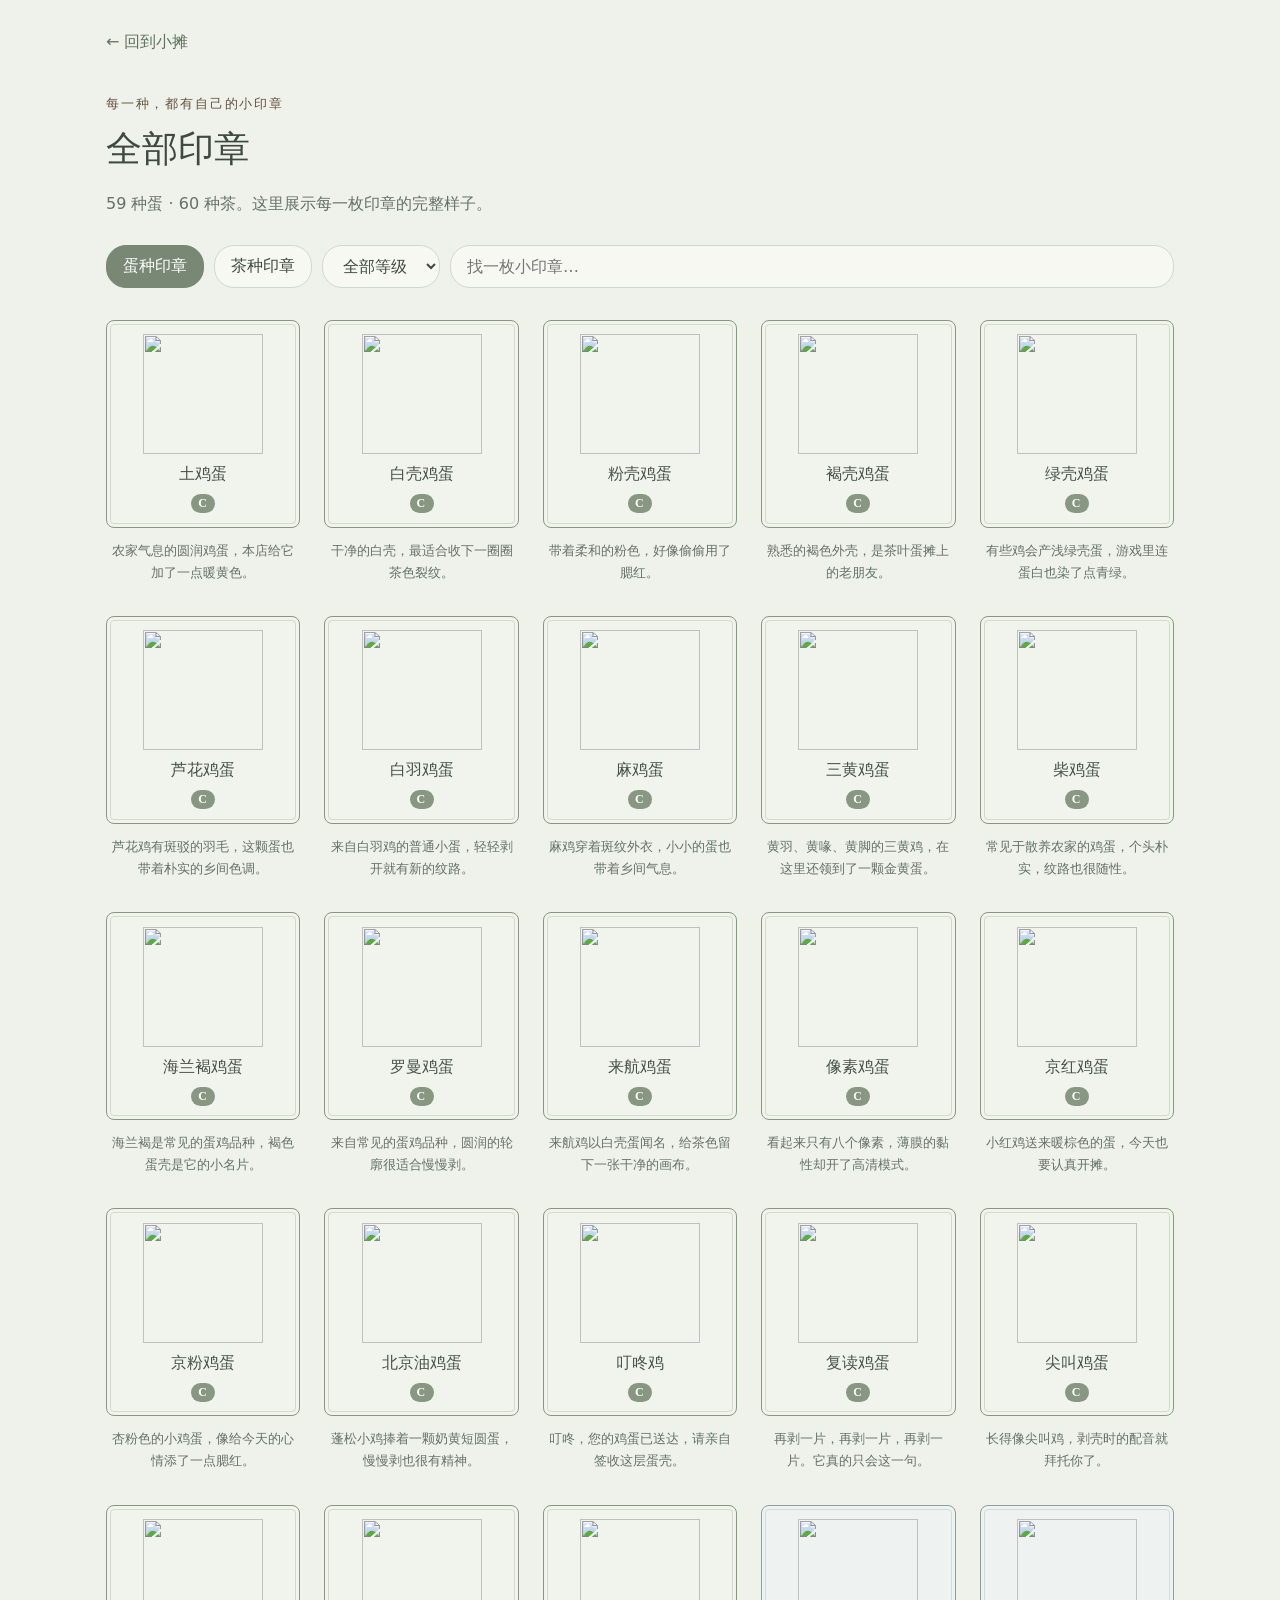
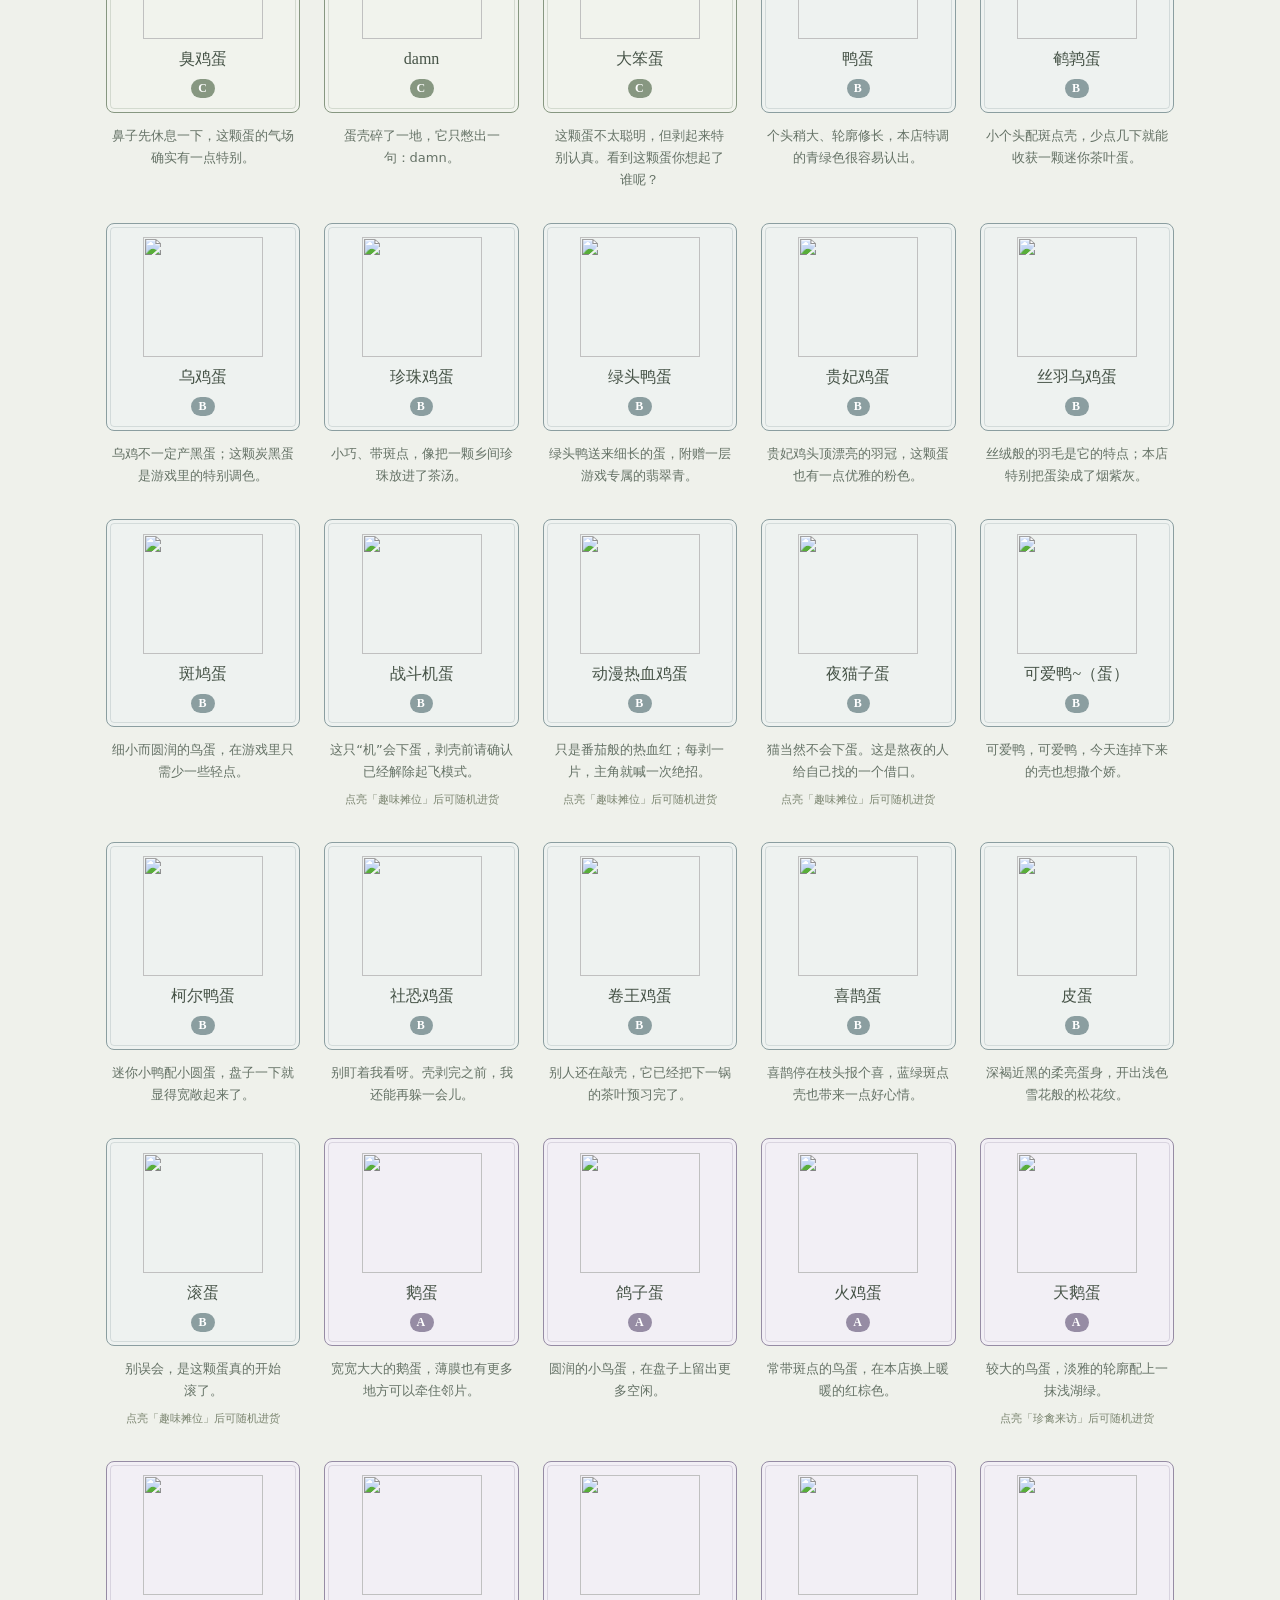
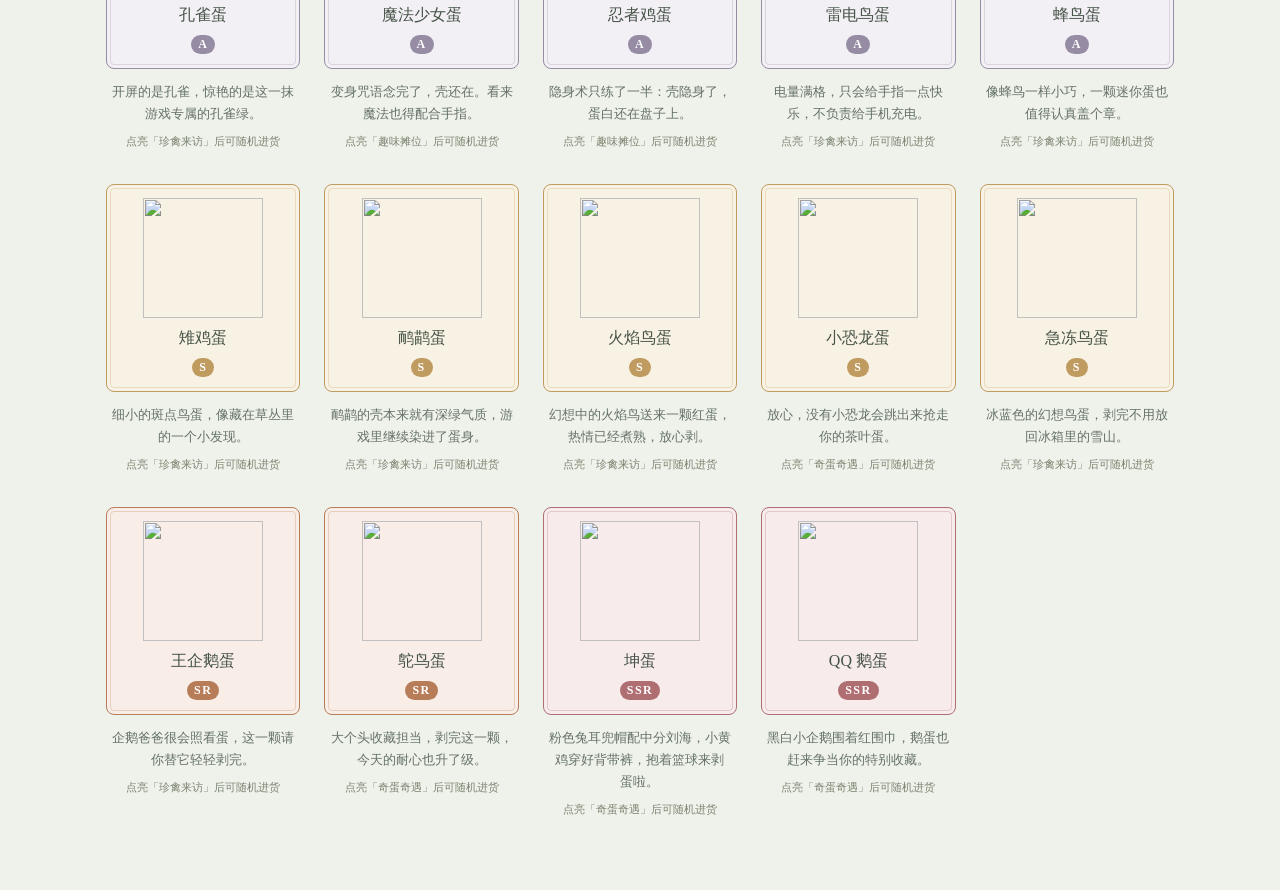
==== catalog.html @ a99022a8 "Add files via upload" ====
<!doctype html>
<html lang="zh-CN"><head><meta charset="utf-8"><meta name="viewport" content="width=device-width,initial-scale=1"><title>全部印章 · 慢剥茶叶蛋</title><link rel="stylesheet" href="./style.css"></head>
<body class="catalog-page"><main class="catalog-wrap"><a class="catalog-back" href="./">← 回到小摊</a><span class="eyebrow">每一种，都有自己的小印章</span><h1>全部印章</h1><p id="catalog-summary"></p><nav class="catalog-filters" aria-label="印章筛选"><button data-kind="egg" aria-pressed="true">蛋种印章</button><button data-kind="tea" aria-pressed="false">茶种印章</button><select id="rarity-filter" aria-label="筛选等级"><option value="">全部等级</option><option>C</option><option>B</option><option>A</option><option>S</option><option>SR</option><option>SSR</option></select><input id="stamp-search" type="search" placeholder="找一枚小印章…" aria-label="搜索印章名称"></nav><div id="all-stamps" class="catalog-stamps"></div></main><script type="module" src="./gallery.js"></script></body></html>
---- style.css ----
@font-face{font-family:EggSerif;src:local('Noto Serif CJK SC'),local('Source Han Serif SC'),local('Songti SC'),local('SimSun');font-display:swap}
:root{font-family:'Microsoft YaHei','PingFang SC',system-ui,sans-serif;color:#3e4a40;background:#eff1eb;font-synthesis:none;--ink:#3e4a40;--muted:#657266;--line:#d1d8ce;--accent:#74866f;--green:#788875;--paper:#f7f8f2}
*{box-sizing:border-box}body{margin:0}button,a{-webkit-tap-highlight-color:transparent}button{font:inherit;cursor:pointer}button:disabled{cursor:wait;opacity:.55}button:focus-visible,a:focus-visible,canvas:focus-visible{outline:3px solid #665537;outline-offset:5px}button{color:inherit}svg{width:24px;height:24px;fill:none;stroke:currentColor;stroke-width:1.5;stroke-linecap:round;stroke-linejoin:round}button{touch-action:manipulation}button:hover{filter:brightness(.95)}button:active{transform:translateY(1px)}[hidden]{display:none!important}
.app{max-width:1560px;margin:0 auto;padding:0 48px}.topbar{height:112px;display:flex;justify-content:space-between;align-items:center;gap:20px}.brand{display:flex;align-items:center;gap:15px;text-decoration:none;color:var(--ink)}.brand-seal{width:42px;height:46px;border:1.5px solid #8b5839;outline:1px solid #8b583955;outline-offset:-5px;border-radius:5px;color:#8b5839;display:grid;place-items:center;font-family:EggSerif,serif;font-size:25px;transform:rotate(-5deg)}.brand strong{display:block;font:600 29px EggSerif,serif;letter-spacing:.12em}.brand small{display:block;color:var(--muted);font-size:12px;letter-spacing:.22em;margin-top:6px}.header-actions{display:flex;align-items:center;gap:22px}.collection-button{display:flex;align-items:center;gap:9px;border:0;background:none;padding:10px 0;font-size:14px}.collection-button b{font:500 17px Georgia,serif;margin-left:4px}.small-seal{color:#927256;font-family:EggSerif,serif;border:1px solid currentColor;border-radius:3px;width:24px;height:26px;display:grid;place-items:center}.icon-button{border:1px solid var(--line);background:transparent;width:43px;height:43px;border-radius:50%;display:grid;place-items:center}.icon-button[aria-pressed=false] .sound-waves{opacity:.2}
.play-area{height:min(730px,calc(100svh - 176px));min-height:540px;position:relative;border-radius:22px;overflow:hidden;background:#dfc7a8;isolation:isolate;border:1px solid #d2b898}.scene{position:absolute;inset:0;background:#d6b893}.scene canvas{display:block;width:100%;height:100%;touch-action:none;cursor:grab}.scene canvas:active{cursor:grabbing}.game-top{position:absolute;top:32px;left:35px;right:35px;display:flex;justify-content:space-between;gap:20px;pointer-events:none}.step{display:flex;gap:13px;align-items:flex-start}.step>span{font:italic 23px Georgia,serif;color:#685443;border:1px solid #8e73534f;border-radius:50%;height:43px;width:43px;display:grid;place-items:center}.eyebrow{font-size:13px;letter-spacing:.14em;color:#65533f}.step .eyebrow{font-size:16px;letter-spacing:.12em}.step p{font-size:14px;margin:8px 0 0;color:#6a5948}.counter{text-align:right;min-width:84px}.counter>span{font-size:13px;letter-spacing:.1em;color:#665441}.counter>div{margin-top:5px}.counter strong{font:normal 48px Georgia,serif;letter-spacing:-2px}.counter small{font-size:13px;margin-left:7px;color:#69543f}.counter.bump strong{animation:bump .2s ease-out}.game-bottom{position:absolute;bottom:27px;left:35px;right:35px;display:flex;justify-content:space-between;align-items:center;pointer-events:none}.gesture-hint{font-size:14px;display:flex;gap:10px;align-items:center;color:#65503c;margin:0}.gesture-hint svg{width:22px;height:22px;opacity:.7}.hint-divider{padding:0 10px;opacity:.55}.flip-button{pointer-events:auto;display:flex;align-items:center;gap:9px;padding:12px 19px;border:1px solid #70573555;background:#fbf6eabf;backdrop-filter:blur(8px);border-radius:28px;font-size:14px}.flip-button svg{width:20px;height:20px}.progress-area{position:absolute;left:50%;bottom:96px;transform:translateX(-50%);width:190px;text-align:center;pointer-events:none}.progress-area>span{font-size:13px;color:#6d5944;letter-spacing:.1em;display:block;margin-bottom:10px}.progress-track{background:#795a3126;height:3px;border-radius:10px;overflow:hidden}.progress-track i{display:block;width:0;height:100%;background:#7a6e4e;transition:width .3s}.toast{position:absolute;left:50%;top:20%;transform:translate(-50%,8px);background:#fcf8edee;box-shadow:0 4px 18px #6b492410;color:#70543e;border:1px solid #fff8;border-radius:24px;padding:10px 18px;font-size:14px;opacity:0;transition:opacity .2s,transform .2s;pointer-events:none;white-space:nowrap}.toast.visible{opacity:1;transform:translate(-50%,0)}footer{height:64px;display:flex;align-items:center;justify-content:space-between;color:#827664;gap:20px}.footer-note{font-family:EggSerif,serif;font-size:14px;letter-spacing:.08em}.footer-mark{font-size:10px;letter-spacing:.22em}
.finish{position:absolute;bottom:22px;left:24px;right:24px;display:flex;align-items:center;gap:24px;background:#fcf8efed;border:1px solid #fff9;backdrop-filter:blur(18px);border-radius:17px;padding:24px 28px;box-shadow:0 8px 40px #5940270b;animation:enter .6s ease}.finish-seal{width:70px;height:76px;border:2px solid #a65b45;outline:1px solid #a65b4580;outline-offset:-6px;border-radius:8px;display:grid;place-items:center;flex-shrink:0;color:#a65b45;font:22px EggSerif,serif;transform:rotate(-9deg)}.finish h1{font:500 27px EggSerif,serif;margin:7px 0 9px;letter-spacing:.06em}.finish p{font-size:14px;color:#756249;margin:0}.finish .save-status{font-size:12px;margin-top:7px;color:#647047}.finish .save-status.error{color:#9b4836}.primary-button{margin-left:auto;flex-shrink:0;display:flex;align-items:center;justify-content:center;gap:22px;background:var(--green);color:#fffaf0;border:0;border-radius:26px;padding:15px 24px;font-size:15px}.primary-button span{font-size:23px;line-height:16px}.play-area.complete .game-bottom,.play-area.complete .progress-area{display:none}.play-area.complete .game-top .step{opacity:0}.load-error{position:absolute;inset:25% 10%;background:var(--paper);padding:30px;text-align:center;border-radius:20px}.load-error button{padding:10px 20px;background:var(--green);border:0;color:white;border-radius:10px}
dialog{border:1px solid var(--line);background:var(--paper);color:var(--ink);border-radius:20px;padding:38px;width:min(480px,calc(100% - 32px));max-height:85svh;box-shadow:0 20px 80px #44301d30}dialog::backdrop{background:#3e302746;backdrop-filter:blur(5px)}dialog h2{font:500 29px EggSerif,serif;letter-spacing:.1em;margin:12px 0}dialog p{font-size:14px;line-height:1.8;color:var(--muted)}.dialog-close{position:absolute;right:16px;top:12px;width:40px;height:40px;border:0;background:none;font-size:29px}.stamps{display:grid;grid-template-columns:repeat(5,1fr);gap:16px 12px;padding:21px 0}.stamp{aspect-ratio:.9;border:1.5px solid #a5674d;outline:1px solid #a5674d50;outline-offset:-5px;border-radius:5px;color:#a5674d;display:grid;place-items:center;font:20px EggSerif,serif;transform:rotate(var(--tilt,0deg))}.stamp.empty{border:1px dashed #bbaa96;outline:0;opacity:.55;color:#a69782;font:15px Georgia,serif}.storage-note{padding-top:16px;border-top:1px solid var(--line);font-size:12px!important}.noscript{position:fixed;inset:40% 15%;padding:30px;background:white}.save-status button{font-size:12px;background:none;border:0;text-decoration:underline}
@keyframes enter{from{opacity:0;transform:translateY(15px)}to{opacity:1;transform:translateY(0)}}@keyframes bump{50%{transform:scale(1.1);display:inline-block}}
@media(min-width:1500px){.play-area{height:min(800px,calc(100svh - 176px))}}
@media(max-width:700px){.app{padding:0 16px}.topbar{height:94px;gap:10px}.brand{gap:10px}.brand-seal{width:33px;height:39px;font-size:21px}.brand strong{font-size:24px}.brand small{font-size:10px;letter-spacing:.08em}.header-actions{gap:12px}.collection-button{gap:6px;font-size:12px}.collection-button .small-seal{display:none}.icon-button{width:37px;height:37px}.icon-button svg{width:20px;height:20px}.play-area{min-height:480px;height:calc(100svh - 148px);border-radius:18px}.game-top{top:23px;left:20px;right:20px}.step{gap:9px}.step>span{width:33px;height:33px;font-size:18px}.step .eyebrow{font-size:14px}.step p{font-size:12px;max-width:170px;line-height:1.5;margin-top:6px}.counter>span{font-size:12px}.counter strong{font-size:39px}.counter{min-width:68px}.game-bottom{bottom:22px;left:18px;right:18px;gap:12px}.gesture-hint{font-size:12px;gap:6px}.gesture-hint svg{display:none}.hint-divider{padding:0 6px}.flip-button{padding:10px 13px;font-size:13px;gap:6px}.progress-area{bottom:93px;width:150px}.toast{font-size:13px;top:22%;max-width:90%;text-align:center;white-space:normal}.finish{bottom:14px;left:13px;right:13px;padding:20px;gap:14px;flex-wrap:wrap}.finish-seal{width:51px;height:59px;font-size:16px}.finish h1{font-size:22px}.finish .eyebrow{font-size:11px}.finish p{font-size:12px}.finish .primary-button{width:100%;padding:12px 20px;font-size:14px}.finish .save-status{font-size:11px}.finish>div:nth-child(2){flex:1}footer{height:54px;justify-content:center}.footer-note{font-size:12px}.footer-mark{display:none}dialog{padding:30px}.stamps{gap:12px}.stamp{font-size:17px}}
@media(prefers-reduced-motion:reduce){*,*::before,*::after{animation:none!important;transition:none!important}}
.play-area,.scene{background:#bdc9ba;border-color:#c5d0c1}.brand-seal,.small-seal{color:#74866f}.recipe{display:block;margin-top:7px;color:#516552;font-size:12px;letter-spacing:.08em}.finish .reward{margin-top:8px;color:#71806c;font-size:12px}.finish-seal{color:#788875;border-color:#879781;outline-color:#87978180}.primary-button{background:#788875}
dialog{width:min(660px,calc(100% - 32px));overflow:auto}.album-heading{font:500 15px EggSerif,serif;letter-spacing:.08em;color:#61745f;margin:23px 0 0}.stamps{grid-template-columns:repeat(6,1fr);gap:12px;padding:13px 0}.stamp{aspect-ratio:.8;border:1px solid var(--stamp-border,#91a18b);outline:1px solid color-mix(in srgb,var(--stamp-border,#91a18b) 28%,transparent);outline-offset:-5px;border-radius:8px;color:var(--stamp-border,#91a18b);display:flex;flex-direction:column;align-items:center;justify-content:center;gap:3px;padding:8px 3px;transform:rotate(0);font:inherit;background:var(--stamp-bg,#f5f5ed)}.stamp-art{height:48px;width:48px;display:grid;place-items:center}.stamp-art svg{width:100%;height:100%}.stamp-name{font-size:12px;color:#465347;text-align:center}.stamp .rarity{font:700 10px Georgia,serif;letter-spacing:.12em;padding:2px 7px;border-radius:10px;background:var(--stamp-border,#91a18b);color:#fff}.stamp.locked{opacity:.46;filter:saturate(.45)}.stamp[data-rarity="C"]{--stamp-border:#879781;--stamp-bg:#f1f3ed}.stamp[data-rarity="B"]{--stamp-border:#8b9ea0;--stamp-bg:#eef2f0}.stamp[data-rarity="A"]{--stamp-border:#968ca4;--stamp-bg:#f2eff5}.stamp[data-rarity="S"]{--stamp-border:#c09b60;--stamp-bg:#f8f2e4}.stamp[data-rarity="SR"]{--stamp-border:#b77c58;--stamp-bg:#f8eee7}.stamp[data-rarity="SSR"]{--stamp-border:#af6e71;--stamp-bg:#f7ebeb}
@media(max-width:700px){.stamps{grid-template-columns:repeat(3,1fr);gap:10px}.stamp{aspect-ratio:.95}.stamp-art{height:44px;width:44px}.recipe{font-size:11px}}
.collection-button{padding:10px 15px;border:1px solid #aab5a3;border-radius:24px;background:#f6f8f0;color:#465747}.collection-button b{background:#788875;color:white;border-radius:50%;min-width:23px;height:23px;display:grid;place-items:center;font-size:13px}
.finish{gap:18px}.finish-copy{flex:1;min-width:160px}.finish-stamps{display:flex;gap:10px;margin-top:12px}.finish-stamp{width:84px;height:82px;display:flex;flex-direction:column;align-items:center;justify-content:center;gap:1px;border:1px solid var(--stamp-border,#91a18b);border-radius:9px;background:var(--stamp-bg,#f1f3ed);color:var(--stamp-border,#91a18b)}.finish-stamp .stamp-art{width:41px;height:41px}.finish-stamp .stamp-name{font-size:11px}.finish-stamp .rarity{font:700 9px Georgia,serif;background:var(--stamp-border,#91a18b);border-radius:8px;color:white;padding:1px 6px}.finish-actions{display:grid;gap:9px;justify-items:stretch}.finish-collection{white-space:nowrap;justify-content:center;font-size:12px}.discovery{position:absolute;z-index:3;inset:12% 16%;display:flex;flex-direction:column;align-items:center;justify-content:center;gap:17px;padding:28px;background:#f7f8f2f5;border:1px solid #fff;border-radius:20px;box-shadow:0 15px 50px #43503b20;text-align:center;backdrop-filter:blur(15px);animation:enter .4s ease}.discovery h1{font:500 27px EggSerif,serif;margin:0;color:#465747}.discovery-stamps{display:flex;justify-content:center;gap:15px}.discovery-stamp{width:115px;height:120px;display:flex;flex-direction:column;align-items:center;justify-content:center;gap:4px;border:1px solid var(--stamp-border,#91a18b);outline:1px solid color-mix(in srgb,var(--stamp-border,#91a18b) 25%,transparent);outline-offset:-5px;border-radius:12px;background:var(--stamp-bg,#f1f3ed);color:var(--stamp-border,#91a18b)}.discovery-stamp .stamp-art{width:67px;height:67px}.discovery-stamp .stamp-name{font-size:13px}.discovery-stamp .rarity{font:700 10px Georgia,serif;background:var(--stamp-border,#91a18b);border-radius:10px;color:white;padding:2px 8px}.finish .save-status{min-height:15px}
@media(max-width:700px){.finish{gap:9px;padding:14px;max-height:58%;overflow:auto;align-content:start}.finish-copy{flex:1 1 calc(100% - 70px);min-width:0}.finish-actions{grid-template-columns:1fr 1.15fr;width:100%}.finish-stamp{width:76px;height:75px}.finish-stamp .stamp-art{width:36px;height:36px}.finish-collection{font-size:11px;padding:9px 8px}.finish-actions .primary-button{width:auto;margin:0;padding:10px 11px;font-size:12px;gap:7px}.discovery{inset:13% 6%;gap:14px;padding:20px}.discovery h1{font-size:22px}.discovery-stamp{width:100px;height:108px}.discovery-stamp .stamp-art{width:58px;height:58px}.collection-button{padding:8px 10px}}
.bottom-actions{display:flex;gap:9px;pointer-events:auto}.sweep-button{color:#536a57;background:#f2f5eced;border-color:#84977f80}.scene::after{content:"";position:absolute;inset:-10%;pointer-events:none;opacity:0;background:radial-gradient(circle,transparent 38%,#fff9 48%,#dfe9d980 51%,transparent 62%)}.play-area.scanning .scene::after{animation:scan-wave .62s ease-out}.play-area.scanning .scene canvas{animation:plate-shake .42s ease-out}@keyframes scan-wave{0%{opacity:.9;transform:scale(.45)}100%{opacity:0;transform:scale(1.25)}}@keyframes plate-shake{0%,100%{transform:translate(0)}18%{transform:translate(-4px,2px)}36%{transform:translate(4px,-2px)}54%{transform:translate(-3px,-2px)}72%{transform:translate(3px,1px)}}
.discovery{overflow:auto;justify-content:flex-start;inset:8% 16%;gap:15px}.discovery>.eyebrow{margin-top:auto}.discovery>.primary-button{margin:0 0 auto;width:100%;max-width:360px}.discovery-stamps{width:100%;gap:18px;align-items:flex-start}.discovery-entry{flex:1;max-width:200px;min-width:0;display:flex;flex-direction:column;align-items:center;gap:9px}.discovery-stamp{flex-shrink:0}.stamp-intro{font-size:13px;line-height:1.7;color:#657266;margin:0;text-wrap:pretty}.discovery-stamp .stamp-name{padding:0 6px;line-height:1.3}
@media(max-width:700px){.discovery{inset:7% 5%;padding:18px;gap:12px}.discovery h1{font-size:20px}.discovery-stamps{gap:14px}.stamp-intro{font-size:12px;line-height:1.65}.discovery>.primary-button{padding:12px;font-size:13px}}
.stamp{aspect-ratio:auto;min-height:136px}.stamp .stamp-art{flex-shrink:0}.stamp-count{font-size:11px;line-height:1.4;color:#657266;margin-top:3px;text-align:center;font-variant-numeric:tabular-nums}
@media(max-width:380px){.game-bottom{left:12px;right:12px}.bottom-actions{gap:5px}.flip-button{padding:8px 9px;font-size:11px;gap:5px}.flip-button svg{width:17px;height:17px}}
.stamp-art{grid-template-columns:minmax(0,1fr);grid-template-rows:minmax(0,1fr);flex-shrink:0}.stamp-art img{display:block;min-width:0;min-height:0;width:100%;height:100%;max-width:100%;max-height:100%;object-fit:contain}.stamp-sprite{display:block;width:100%;height:100%;background-repeat:no-repeat}.catalog-wrap{max-width:1120px;padding:32px 26px 70px;margin:auto}.catalog-back{display:block;color:#61745e;text-decoration:none;margin-bottom:40px}.catalog-wrap h1{font:500 36px EggSerif,serif;margin:12px 0}.catalog-wrap>p{color:var(--muted);line-height:1.8}.catalog-filters{display:flex;gap:10px;flex-wrap:wrap;margin:26px 0 32px}.catalog-filters button,.catalog-filters select,.catalog-filters input{font:inherit;color:var(--ink);border:1px solid var(--line);background:var(--paper);border-radius:20px;padding:10px 16px}.catalog-filters button[aria-pressed=true]{background:#788875;color:#fff;border-color:#788875}.catalog-filters input{flex:1;min-width:160px}.catalog-stamps{display:grid;grid-template-columns:repeat(5,minmax(0,1fr));gap:32px 24px}.catalog-entry{min-width:0;text-align:center}.catalog-stamp{height:208px;padding:15px 9px;gap:8px}.catalog-stamp .stamp-art{width:120px;height:120px}.catalog-stamp .stamp-name{font:16px EggSerif,serif;line-height:1.5}.catalog-stamp .rarity{font-size:12px}.catalog-entry .stamp-intro{margin-top:12px}.catalog-entry small{font-size:11px;color:#7a846f;display:block;line-height:1.7;margin-top:8px}
@media(max-width:800px){.catalog-stamps{grid-template-columns:repeat(3,minmax(0,1fr));gap:26px 16px}.catalog-stamp{height:190px}.catalog-stamp .stamp-art{width:105px;height:105px}}
@media(max-width:480px){.catalog-wrap{padding:22px 18px 50px}.catalog-stamps{grid-template-columns:repeat(2,minmax(0,1fr));gap:25px 18px}.catalog-stamp .stamp-name{font-size:14px}.catalog-entry .stamp-intro{font-size:12px}.catalog-back{margin-bottom:28px}}
.wallet-bar{display:flex;justify-content:space-between;align-items:center;gap:12px;margin:-8px 0 14px;color:#61745e;font-size:13px}.wallet-bar b{font:600 18px Georgia,serif;margin-left:8px;color:#465747}.wallet-bar>div{display:flex;gap:14px;align-items:center}.wallet-bar button,.wallet-bar a,.album-guide{font:inherit;color:#52664e;background:none;border:0;padding:7px 0;text-decoration:none}.wallet-bar button{border-bottom:1px solid #aab5a3}.shop-gate{position:absolute;inset:0;z-index:4;display:flex;flex-direction:column;align-items:center;justify-content:center;text-align:center;background:#edf1e9eb;backdrop-filter:blur(5px);padding:26px}.shop-gate h1{font:500 30px EggSerif,serif;margin:15px 0}.shop-gate p{max-width:350px;color:var(--muted);line-height:1.8;font-size:14px}.shop-gate .primary-button{margin:12px 0 0}.shop-error{color:#9b4836!important;min-height:24px}.finish-actions #next{font-size:12px;background:#e3e9dc;color:#52664e}.finish-seal{display:none}.finish-actions .primary-button{margin:0;width:100%;white-space:normal;gap:8px}.finish-actions{min-width:170px}.album-guide{font-size:13px;text-decoration:underline}.stamp-level{font-size:11px;color:#78806d;text-align:center}.stamp-unlock{font-size:10px;line-height:1.5;color:#7a846e;text-align:center;padding:0 3px}
#talent-dialog{width:min(900px,calc(100% - 24px));padding:32px 34px}.talent-board{position:relative;width:100%;margin:38px 0 55px}.talent-links{position:absolute;inset:0;width:100%;height:100%;pointer-events:none}.talent-node{position:absolute;width:54px;height:54px;border-radius:50%;transform:translate(-50%,-50%);background:#f7f8f2;border:1.5px solid #c1cbbc;display:flex;flex-direction:column;align-items:center;justify-content:center;gap:1px;padding:3px;color:#9ba697;isolation:isolate}.talent-node:active{transform:translate(-50%,-50%)}.talent-symbol{font:500 21px EggSerif,serif}.talent-node small{font-size:10px;line-height:12px}.talent-name{position:absolute;top:calc(100% + 6px);white-space:nowrap;font-size:12px;color:#61745e}.talent-node[data-status=active]{background:var(--route-color);border-color:var(--route-color);color:white;box-shadow:0 0 0 4px color-mix(in srgb,var(--route-color) 12%,transparent)}.talent-node[data-status=available]{border-color:var(--route-color);color:var(--route-color)}.talent-node[aria-pressed=true]{outline:2px solid #52664e;outline-offset:5px}.talent-node[data-id="0"]{width:66px;height:66px;border:2px solid #788875}.talent-board.compact .talent-node{width:44px;height:44px}.talent-board.compact .talent-symbol{font-size:18px}.talent-board.compact .talent-node[data-id="0"]{width:54px;height:54px}.talent-board.unlabeled .talent-name{display:none}.talent-direction{position:absolute;font-size:12px;letter-spacing:.1em;color:#6d7c65}.talent-direction.up{top:-26px;left:50%;transform:translateX(-50%)}.talent-direction.down{bottom:-35px;left:50%;transform:translateX(-50%)}.talent-direction.left{left:0;top:50%;transform:translateY(60px)}.talent-direction.right{right:0;top:50%;transform:translateY(-80px)}.talent-detail{padding:20px;background:#eaf0e3;border:1px solid #d0dac8;border-radius:15px}.talent-detail h3{font:500 22px EggSerif,serif;margin:0}.talent-detail .talent-effect{font-size:14px}.talent-detail .talent-path{font-size:12px}.talent-detail .primary-button{margin:12px 0 0;padding:12px 23px}.talent-summary{margin-bottom:0}.talent-detail button:disabled{cursor:default}
@media(max-width:700px){.wallet-bar{margin:-3px 0 12px;font-size:12px}.wallet-bar b{font-size:16px}.wallet-bar>div{gap:12px}.play-area{height:calc(100svh - 190px)}.finish-actions{grid-template-columns:1fr 1fr;min-width:0}.finish-actions #sell{grid-column:1 / -1}.finish-actions .primary-button{padding:10px 12px}.shop-gate h1{font-size:24px}#talent-dialog{padding:28px 20px}.talent-detail{padding:15px}.talent-direction.left{top:75%;transform:none}.talent-direction.right{top:25%;transform:none}}
.talent-scroller{overflow-x:auto}.talent-board{min-width:318px}.talent-scroller:focus-visible{outline:2px solid #788875}

#open-talents{background:#788875;color:#fff;border:1px solid #667862;border-radius:18px;padding:9px 15px;font-weight:600;white-space:nowrap}.talent-guide{background:#edf2e6;border:1px solid #a2b294;border-radius:14px;padding:18px;margin:18px 0}.talent-guide p{font-size:14px;line-height:1.7}.talent-guide .primary-button{margin:12px 0 0;padding:12px 18px;font-size:15px}.talent-guide[hidden]{display:none}

.sale-guide{grid-column:1/-1;padding:12px;background:#edf2e6;border:1px solid #a2b294;border-radius:12px;text-align:left;max-width:280px}.sale-guide p{font-size:12px;line-height:1.6;margin:8px 0}.sale-guide button{background:#788875;color:white;border:0;border-radius:8px;padding:9px 12px;font:inherit;font-size:12px}.sale-guide[hidden]{display:none}#open-talents.tutorial-target{outline:3px solid #ddbd75;outline-offset:4px;box-shadow:0 0 0 7px #ddbd7533}

.talent-symbol{display:grid;place-items:center;color:#596056}.talent-symbol svg{width:26px;height:26px}.talent-node[data-status=active] .talent-symbol{color:#fff}.talent-board.compact .talent-symbol svg{width:22px;height:22px}

.discovery-stamps{flex-wrap:wrap}.discovery-entry{flex:1 1 145px}.stamp-upgrade{margin:0;font-size:14px;color:#657266}.stamp-gain{margin:0;font-size:16px;color:#84917f}.stamp-gain strong{color:#48664c;font-size:21px}.stamp-level{line-height:1.6}

.talent-cost-note{margin:8px 0 0;font-size:12px;line-height:1.6;color:#967369}

.topbar{height:82px}.header-title{font:500 24px EggSerif,serif;letter-spacing:.06em}.header-actions{gap:18px}.settings-button{display:inline-flex;align-items:center;gap:7px;padding:10px 0;border:0;background:none;color:#61745e}.collection-button svg,.settings-button svg,.wallet-bar svg{width:20px;height:20px;flex-shrink:0}.wallet-balance,.wallet-bar a{display:inline-flex;align-items:center;gap:7px}.wallet-bar b{margin-left:0}.setting-row{display:flex;align-items:center;justify-content:space-between;gap:20px;width:100%;padding:19px 0;border:0;border-bottom:1px solid var(--line);background:none;font-size:15px}.setting-row b{font-size:13px;color:var(--muted)}.setting-row input{width:20px;height:20px;accent-color:var(--accent)}#settings-dialog{max-width:430px}#settings-dialog h2{margin-top:5px}
@media(max-width:700px){.topbar{height:72px;gap:12px}.header-title{font-size:20px;white-space:nowrap}.header-actions{gap:12px}.collection-button{gap:5px}.collection-button svg,.settings-button svg,.wallet-bar svg{width:18px;height:18px}.settings-button{font-size:12px;gap:5px}.wallet-bar{flex-wrap:wrap;row-gap:5px}.wallet-bar>div{gap:16px}.header-actions .collection-button{font-size:12px}.play-area{height:calc(100svh - 172px)}}

.gift-form{margin-top:25px}.gift-form>label{display:block;margin-bottom:12px;font-size:15px}.gift-form>div{display:flex;gap:10px}.gift-form input{min-width:0;flex:1;width:100%;font:inherit;padding:12px;border:1px solid var(--line);border-radius:10px;background:var(--paper);color:var(--ink)}.gift-form .primary-button{margin:0;padding:12px 20px;font-size:14px}.gift-form p{min-height:20px;font-size:12px;line-height:1.6;color:var(--muted)}
.wallet-balance small{font-size:10px;margin-left:8px;opacity:.7}#finance-dialog{width:min(880px,calc(100vw - 28px));max-width:880px;padding:36px;background:#f7f8f2;color:#43543e}#finance-dialog h2{font-size:32px;margin:14px 0 4px}.finance-head,.finance-section-head{display:flex;align-items:center;justify-content:space-between;gap:12px}.finance-head p{color:#82907a;font-size:13px}.finance-head button,.finance-section-head select{font:inherit;border:1px solid #d4ddce;background:transparent;border-radius:9px;color:#61745e;padding:8px 12px}.finance-metrics{display:grid;grid-template-columns:repeat(4,1fr);gap:12px;margin:24px 0}.finance-metrics>div{padding:20px 14px;border:1px solid #dce3d5;border-radius:14px;background:#fff9}.finance-metrics>div:first-child{background:#657d5e;color:#fff;border-color:#657d5e}.finance-metrics small{display:block;font-size:12px;opacity:.75}.finance-metrics strong{display:block;font:500 clamp(19px,3vw,28px) Georgia,serif;margin-top:12px;font-variant-numeric:tabular-nums}.finance-chart{border:1px solid #dce3d5;border-radius:16px;padding:18px;background:#fff8}.finance-section-head h3{font-size:16px;font-weight:500;margin:12px 0}.finance-section-head>span{font-size:11px;color:#8b9685}#balance-chart svg{display:block;width:100%;height:auto;overflow:visible}.finance-extrema{display:flex;justify-content:space-between;font-size:11px;color:#8b9685}.finance-analysis{display:grid;grid-template-columns:repeat(4,1fr);gap:12px;margin:20px 0 28px;padding:18px 0;border-bottom:1px solid #dce3d5}.finance-analysis span{font-size:11px;color:#8b9685;display:block;margin-bottom:7px}.finance-analysis b{font-size:14px;font-weight:500}.finance-entry{border-bottom:1px solid #e0e6da}.finance-entry summary{display:flex;justify-content:space-between;align-items:center;gap:12px;padding:18px 4px;cursor:pointer;list-style:none}.finance-entry summary::-webkit-details-marker{display:none}.finance-entry summary strong{font-size:14px;font-weight:500}.finance-entry summary>div:last-child{text-align:right;white-space:nowrap}.finance-entry small{display:block;color:#929b8c;font-size:11px;margin-top:7px}.finance-in{color:#5b7d55}.finance-out{color:#b08068}.finance-breakdown{padding:4px 16px 18px;background:#eaf0e54d;border-radius:10px;font-size:12px}.finance-breakdown>div{display:flex;justify-content:space-between;gap:18px;padding:7px 0}.finance-breakdown>div:last-child{border-top:1px solid #dce3d5;margin-top:7px;padding-top:12px}.finance-breakdown p{color:#657d5e;padding-top:12px}.finance-breakdown b{font-weight:500;white-space:nowrap}.finance-empty{text-align:center;color:#8b9685;padding:30px 10px;font-size:13px}#finance-status{font-size:13px;color:#82907a}@media(max-width:600px){#finance-dialog{padding:26px 18px}.finance-metrics{grid-template-columns:repeat(2,1fr)}.finance-analysis{grid-template-columns:repeat(2,1fr)}.finance-section-head{align-items:flex-start}.finance-section-head>span{max-width:120px;text-align:right;line-height:1.6}.wallet-balance small{display:none}.finance-entry summary strong{font-size:12px}.finance-head button{font-size:12px}}
/* Mobile layout: reachable navigation and scrollable, unclipped game steps. */
.mobile-nav,.mobile-tree-hint,.back-to-tree{display:none}
button,a,summary{touch-action:manipulation}button:focus-visible,a:focus-visible,summary:focus-visible{outline:2px solid #52664e;outline-offset:3px}
@media(max-width:700px){
 html{scroll-padding-top:16px}body{overflow-x:hidden}.app{padding:0 12px calc(88px + env(safe-area-inset-bottom))}.topbar{height:58px;justify-content:space-between;padding-top:env(safe-area-inset-top)}.header-title{font-size:21px}.header-actions{display:none}
 .wallet-bar{margin:0 0 12px;padding:9px 14px;border:1px solid #cbd6c5;border-radius:13px;background:#f3f6ee}.wallet-bar>div{display:none}.wallet-bar .wallet-balance{width:100%;min-height:44px;border:0;padding:0;font-size:14px;gap:9px;justify-content:flex-start}.wallet-bar .wallet-balance small{display:block;margin-left:auto;font-size:12px}.wallet-bar b{font-size:22px}.wallet-bar svg{width:22px;height:22px}
 .mobile-nav{position:fixed;z-index:10;bottom:0;left:0;right:0;display:grid;grid-template-columns:repeat(4,minmax(0,1fr));padding:7px 8px calc(7px + env(safe-area-inset-bottom));background:#f7f8f2;border-top:1px solid #ced8c8;box-shadow:0 -3px 18px #52664e0a}.mobile-nav button{display:flex;flex-direction:column;align-items:center;justify-content:center;gap:5px;min-width:0;min-height:54px;background:none;border:0;border-radius:10px;color:#52664e;font-size:12px;padding:5px}.mobile-nav button:active{background:#e6eddf}.mobile-nav svg{width:22px;height:22px;fill:none;stroke:currentColor;stroke-width:1.6;stroke-linecap:round;stroke-linejoin:round}
 .play-area{min-height:440px;height:calc(100svh - 210px);max-height:760px;border-radius:18px}.game-top{top:18px;left:16px;right:16px;gap:10px}.step p{font-size:13px;max-width:180px}.recipe{max-width:190px;line-height:1.6;overflow-wrap:anywhere}.counter{min-width:54px}.counter strong{font-size:34px}.counter>span{font-size:11px}.game-bottom{left:14px;right:14px;bottom:16px;flex-direction:column;align-items:stretch;gap:10px}.gesture-hint{justify-content:center;font-size:12px}.bottom-actions{display:grid;grid-template-columns:1fr 1fr;gap:10px}.flip-button{min-height:46px;padding:10px 14px;justify-content:center;font-size:14px;gap:8px}.progress-area{bottom:110px;width:160px}.toast{top:24%;font-size:13px}
 .play-area.complete{height:auto;min-height:0;max-height:none;padding:200px 12px 12px}.play-area.complete .scene{height:220px;bottom:auto}.play-area.complete .finish{position:relative;inset:auto;display:flex;flex-direction:column;align-items:stretch;max-height:none;overflow:visible;width:100%;padding:18px;margin:0;gap:15px}.finish-copy{flex:auto!important}.finish h1{font-size:23px;line-height:1.4}.finish p{font-size:13px;line-height:1.7}.finish-stamps{gap:12px}.finish-stamp{width:96px;height:92px}.finish-stamp .stamp-art{width:48px;height:48px}.finish .save-status{font-size:12px;overflow-wrap:anywhere}.finish-actions{grid-template-columns:1fr;min-width:0;gap:10px}.finish-actions #sell{grid-column:auto}.finish-actions .primary-button,.finish-collection{min-height:48px;font-size:14px!important;padding:12px 16px!important}.finish .sale-guide{grid-column:auto;padding:14px}.sale-guide p{font-size:13px}.sale-guide button{min-height:44px;font-size:13px}.finish-collection{border:1px solid #d0d9ca;border-radius:24px}
 .play-area.complete .discovery{position:relative;inset:auto;max-height:none;overflow:visible;width:100%;margin:0;padding:22px 16px;gap:16px}.discovery h1{font-size:23px;line-height:1.5}.discovery-stamps{min-width:0;max-width:100%}.discovery-stamp{width:140px;height:150px}.discovery-stamp .stamp-art{width:80px;height:80px}.stamp-intro{font-size:14px;line-height:1.7;overflow-wrap:anywhere}.discovery>.primary-button{min-height:48px;margin:0;width:100%;font-size:14px;padding:12px}.shop-gate{padding:22px 18px;overflow:auto;justify-content:safe center}.shop-gate h1{font-size:25px}.shop-gate p{font-size:14px;margin:10px 0;line-height:1.8}.shop-gate .primary-button{min-height:48px;width:100%;max-width:300px}footer{height:40px}
 dialog,#talent-dialog,#settings-dialog,#finance-dialog{position:fixed;inset:0;margin:0;width:100%;max-width:none;height:100%;height:100dvh;max-height:100%;border:0;border-radius:0;padding:calc(22px + env(safe-area-inset-top)) 18px calc(30px + env(safe-area-inset-bottom));overflow-y:auto;overflow-x:hidden;overscroll-behavior:contain;scroll-padding-top:72px;box-shadow:none}dialog h2,#finance-dialog h2{font-size:27px;margin:12px 50px 12px 0}.dialog-close{position:sticky;float:right;top:0;right:0;z-index:8;display:grid;place-items:center;width:44px;height:44px;padding:0;border:1px solid #d7e0d0;border-radius:50%;background:#f7f8f2;color:#52664e;font-size:28px;margin:0 0 0 10px;box-shadow:0 2px 10px #52664e0a}dialog .eyebrow{font-size:12px;line-height:1.6}dialog p{font-size:14px;line-height:1.8}dialog a,dialog button{min-height:44px}.album-guide{display:inline-flex;align-items:center;font-size:14px}.album-heading{font-size:17px;margin-top:24px}.stamps{grid-template-columns:repeat(3,minmax(0,1fr));gap:10px}.stamp{aspect-ratio:auto;min-height:164px;gap:6px;padding:12px 5px;min-width:0}.stamp-art{width:64px;height:64px}.stamp-name{font-size:13px;line-height:1.4;overflow-wrap:anywhere}.stamp-level{font-size:11px;line-height:1.5}.stamp-unlock{font-size:11px}.stamp-count{font-size:12px}
 .mobile-tree-hint{display:block;background:#e9efe3;border-radius:10px;padding:12px;font-size:13px!important;margin-bottom:0}.talent-scroller{overflow:auto;margin:0 -18px;padding:0 20px;overscroll-behavior-x:contain}.talent-board{min-width:640px;margin:40px 0 58px}.talent-direction.left{top:50%;transform:translateY(60px)}.talent-direction.right{top:50%;transform:translateY(-80px)}.talent-node{width:48px;height:48px}.talent-node small{font-size:11px}.back-to-tree{display:block;min-height:44px;padding:10px 0;color:#61745e;background:none;border:0;font-size:14px}.talent-detail{padding:18px;margin-top:0;scroll-margin-top:76px}.talent-detail h3{font-size:22px}.talent-detail .primary-button{width:100%;min-height:48px;font-size:15px;padding:12px;margin:16px 0 0}.talent-detail .talent-effect{font-size:15px}.talent-detail .talent-path{overflow-wrap:anywhere;font-size:12px}.talent-cost-note{font-size:13px!important}.talent-guide .primary-button{width:100%;min-height:48px;white-space:normal;font-size:14px}
 .setting-row{min-height:62px;font-size:16px}.setting-row input{width:26px;height:26px}.gift-form input,.gift-form button{min-height:48px;font-size:16px}.gift-form>div{flex-wrap:wrap}.gift-form input{min-width:0;flex:1 1 170px}.gift-form button{flex:1 1 80px;margin:0}
 .finance-head{align-items:center;flex-wrap:wrap}.finance-head button{min-height:44px;font-size:13px}.finance-metrics{gap:10px;grid-template-columns:repeat(2,minmax(0,1fr))}.finance-metrics>div{min-width:0;padding:18px 12px}.finance-metrics strong{font-size:24px;overflow-wrap:anywhere}.finance-section-head select{min-height:44px;font-size:14px}.finance-chart{padding:14px 10px}.finance-section-head>span{font-size:12px;line-height:1.7}.finance-chart .finance-section-head{flex-wrap:wrap}.finance-chart .finance-section-head>span{max-width:none;text-align:left}#balance-chart{overflow-x:auto}#balance-chart svg{min-width:700px}.finance-chart .finance-section-head>span::after{content:" · 左右滑动查看"}.finance-extrema{position:sticky;left:0;font-size:12px;padding:8px 0}.finance-analysis span{font-size:12px}.finance-entry summary{min-height:72px;gap:10px}.finance-entry summary>div:first-child{min-width:0}.finance-entry summary strong{font-size:14px;overflow-wrap:anywhere}.finance-entry small{font-size:11px;line-height:1.7}.finance-breakdown{font-size:13px;padding:4px 12px 16px}.finance-breakdown>div{gap:12px}.finance-breakdown>div>span{overflow-wrap:anywhere}.finance-in,.finance-out{min-width:100px}.catalog-filters input,.catalog-filters select,.catalog-filters button{min-height:44px;font-size:16px}.catalog-wrap{padding-bottom:30px}
}
@media(max-width:359px){.stamps{grid-template-columns:repeat(2,minmax(0,1fr))}.game-top{left:12px;right:12px}.step p{max-width:145px}.step>span{display:none}.recipe{max-width:160px}.finance-metrics strong{font-size:22px}.finance-entry summary strong{font-size:13px}}
@media(max-width:700px) and (orientation:landscape){.play-area{height:440px}.topbar{height:52px}.mobile-nav{padding-top:3px;padding-bottom:calc(3px + env(safe-area-inset-bottom))}.mobile-nav button{min-height:46px;flex-direction:row;gap:8px}}

.header-title{display:flex;align-items:center;gap:10px}.header-title .title-egg{width:30px;height:34px;flex-shrink:0;stroke-width:1.5}@media(max-width:700px){.header-title{gap:8px}.header-title .title-egg{width:27px;height:31px}}

#open-talents{display:inline-flex;align-items:center;gap:6px}.wallet-bar .lively-icon,.settings-button .lively-icon{width:27px;height:27px;stroke-width:1.4}.mobile-nav .lively-icon{width:29px;height:29px;stroke-width:1.4}.mobile-nav button{gap:3px}

#gift-dialog{max-width:440px}#gift-dialog .gift-form{margin-top:22px}@media(max-width:700px){#gift-dialog{inset:0;margin:auto;width:calc(100% - 28px);max-width:440px;height:auto;max-height:calc(100dvh - 32px);border:1px solid #d2dccb;border-radius:22px;padding:26px 20px}#gift-dialog .dialog-close{position:static}#gift-dialog h2{font-size:25px}}

.volume-row{flex-wrap:wrap}.volume-row>span{width:100%;display:flex;justify-content:space-between}.volume-row output{font-size:13px;color:#788875}.volume-row input[type=range]{width:100%;height:28px;accent-color:#788875;margin:4px 0 0}

.sweep-button .broom-icon{width:25px;height:25px;stroke-width:1.4;flex-shrink:0}
.buy-actions{display:flex;gap:10px;justify-content:center;width:100%;max-width:430px}.buy-actions .primary-button{flex:1;margin:12px 0 0}.order-button{border:1px solid #9cac91;border-radius:25px;background:#f6f8ef;color:#61745e;font:inherit;padding:12px 16px;min-height:46px}.buy-actions .order-button{margin-top:12px;flex:1}.buy-actions.has-order #buy-egg{width:auto;max-width:none;font-size:13px;padding:12px 14px}.order-field{display:grid;gap:10px;margin:20px 0;font-size:14px}.order-field select{width:100%;min-height:48px;border:1px solid #c7d2bf;background:#f7f8f2;color:#52664e;padding:10px;border-radius:10px;font-size:16px}#order-dialog .primary-button{width:100%;margin:22px 0 0}#order-status{min-height:25px}.finish-actions:has(#order-next:not([hidden])){grid-template-columns:1fr 1fr}.finish-actions:has(#order-next:not([hidden])) #sell,.finish-actions:has(#order-next:not([hidden])) .finish-collection,.finish-actions:has(#order-next:not([hidden])) .sale-guide{grid-column:1 / -1}.finish-actions:has(#order-next:not([hidden])) #next{grid-row:4;grid-column:1}.finish-actions:has(#order-next:not([hidden])) #order-next{grid-row:4;grid-column:2;font-size:12px}@media(max-width:700px){.buy-actions .order-button{font-size:13px;padding:12px 10px}.finish-actions .order-button{font-size:12px;padding:12px 10px}}
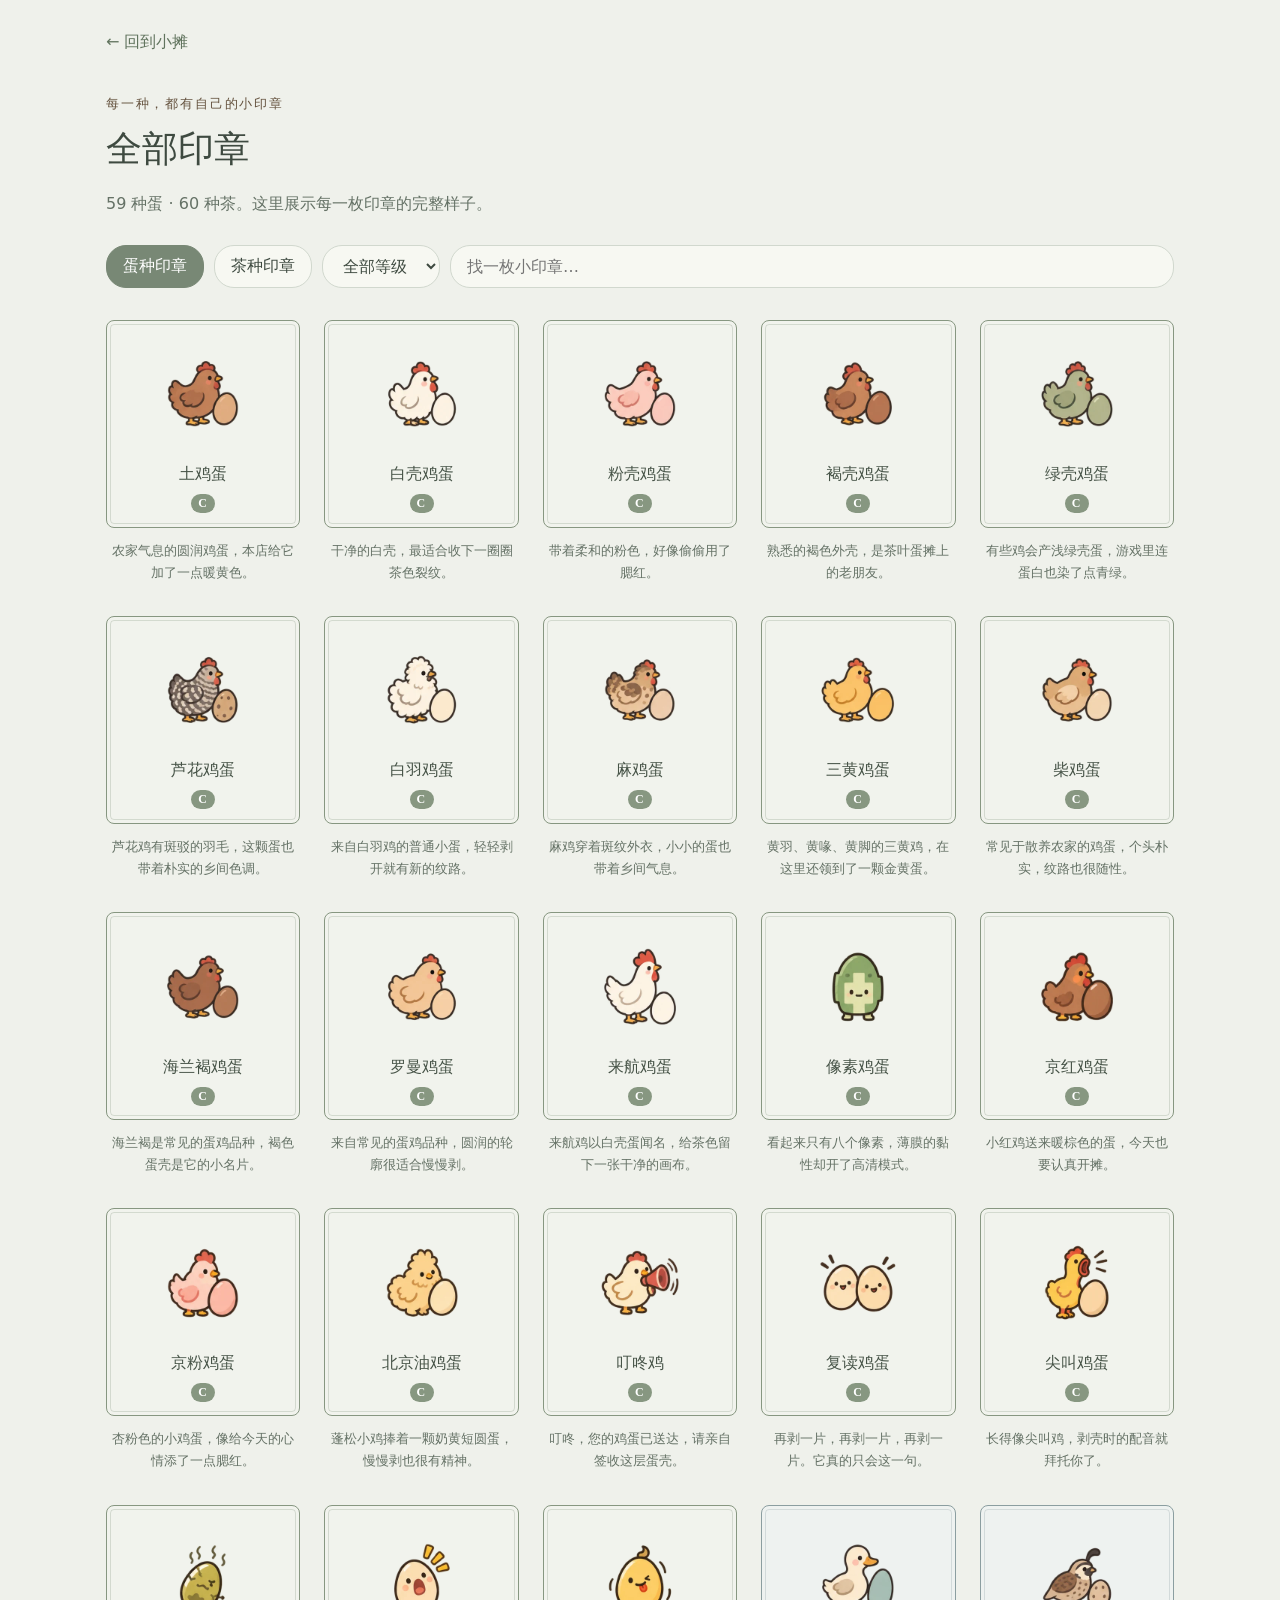
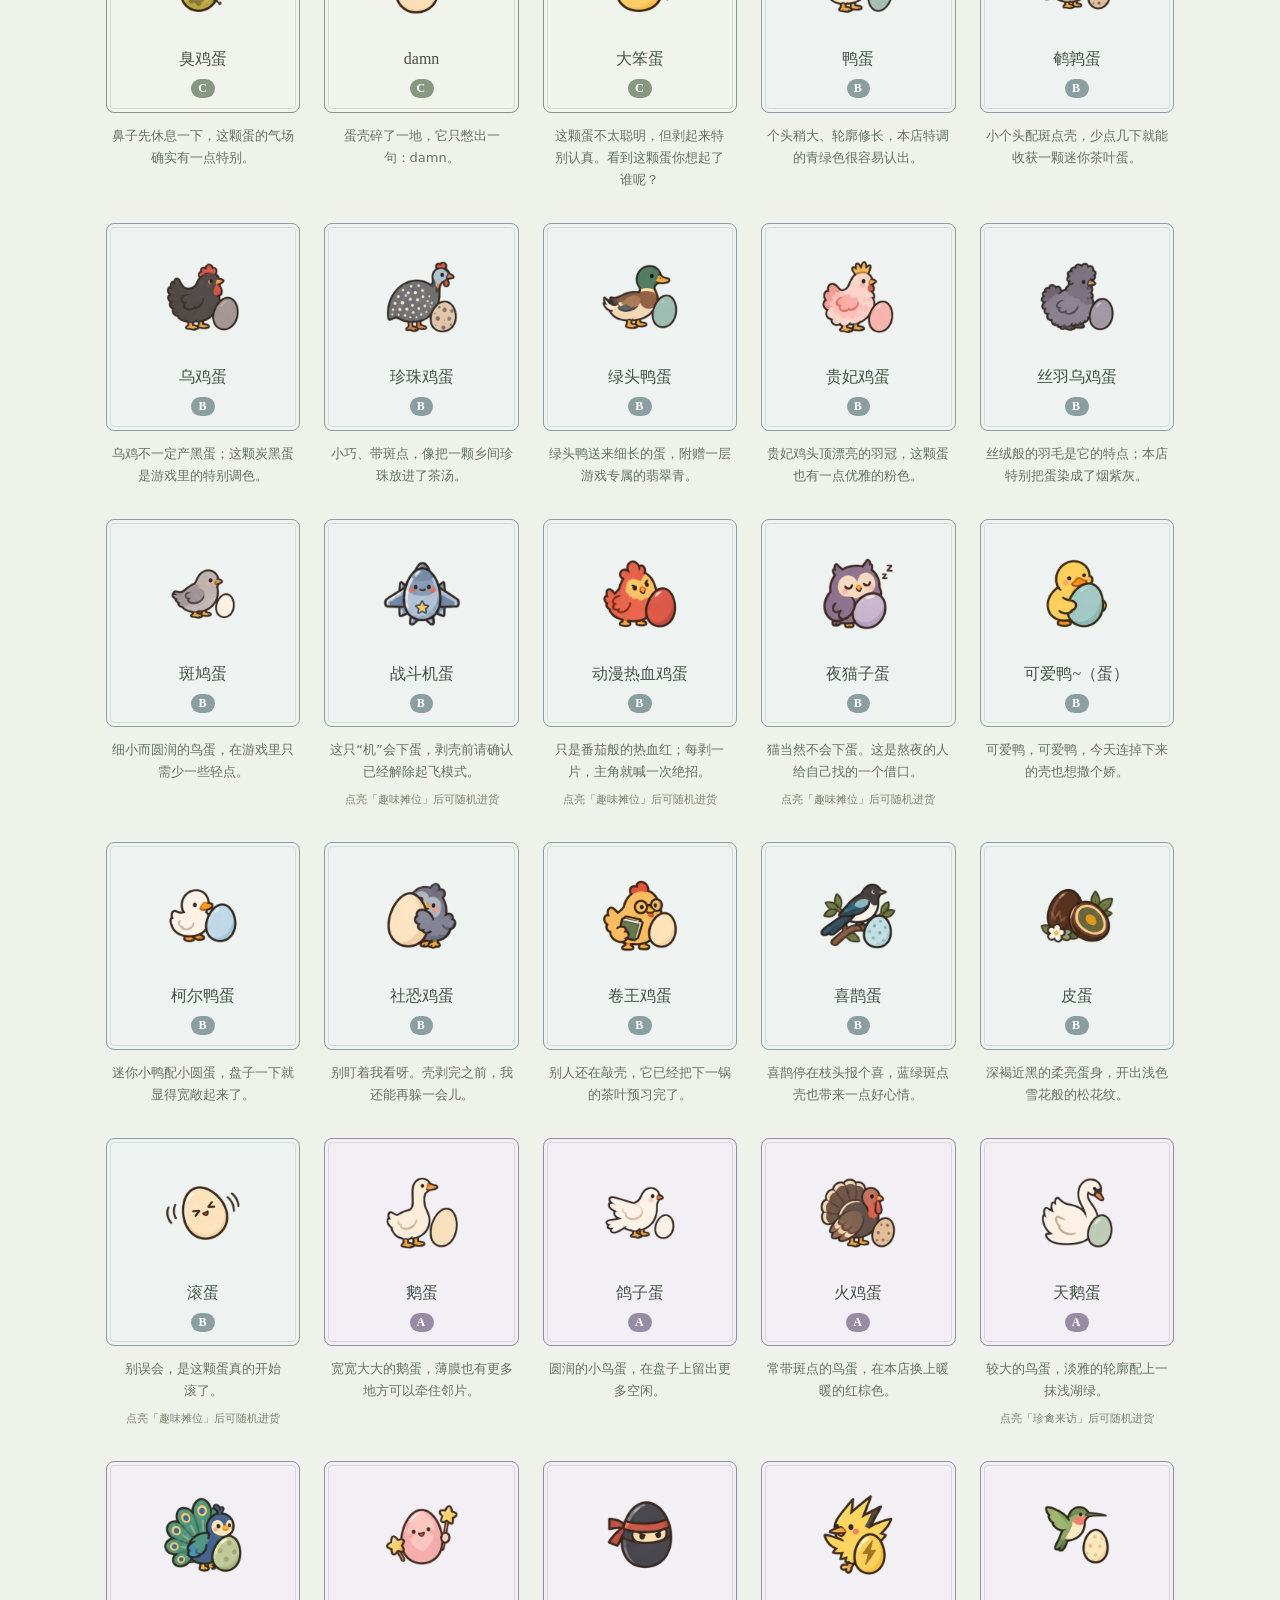
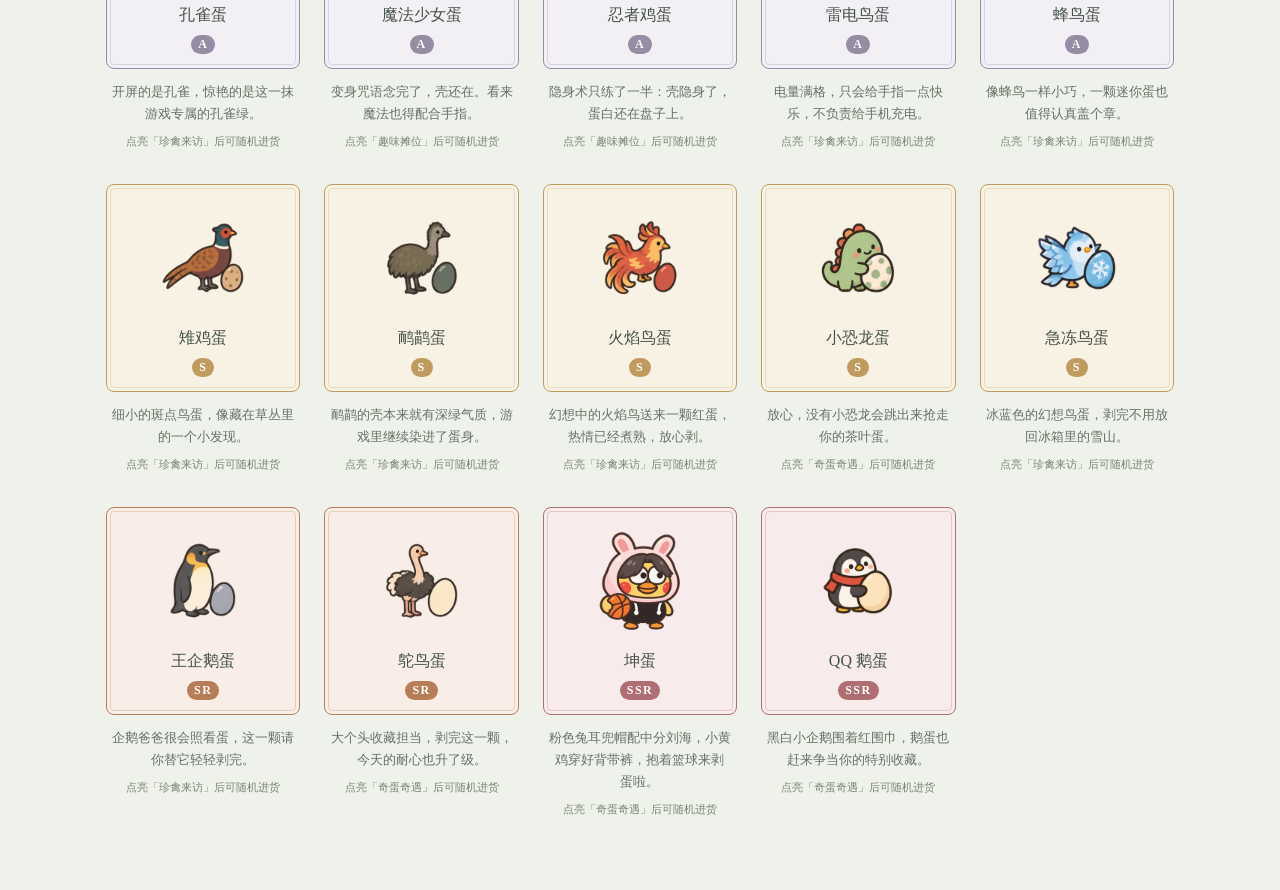
==== commit dd87819e: "Fix repeated purchase screen and speed up stamp loading" ====
--- a/catalog.html
+++ b/catalog.html
@@ -1,3 +1,3 @@
 <!doctype html>
-<html lang="zh-CN"><head><meta charset="utf-8"><meta name="viewport" content="width=device-width,initial-scale=1"><title>全部印章 · 慢剥茶叶蛋</title><link rel="stylesheet" href="./style.css"></head>
-<body class="catalog-page"><main class="catalog-wrap"><a class="catalog-back" href="./">← 回到小摊</a><span class="eyebrow">每一种，都有自己的小印章</span><h1>全部印章</h1><p id="catalog-summary"></p><nav class="catalog-filters" aria-label="印章筛选"><button data-kind="egg" aria-pressed="true">蛋种印章</button><button data-kind="tea" aria-pressed="false">茶种印章</button><select id="rarity-filter" aria-label="筛选等级"><option value="">全部等级</option><option>C</option><option>B</option><option>A</option><option>S</option><option>SR</option><option>SSR</option></select><input id="stamp-search" type="search" placeholder="找一枚小印章…" aria-label="搜索印章名称"></nav><div id="all-stamps" class="catalog-stamps"></div></main><script type="module" src="./gallery.js"></script></body></html>
+<html lang="zh-CN"><head><meta charset="utf-8"><meta name="viewport" content="width=device-width,initial-scale=1"><title>全部印章 · 慢剥茶叶蛋</title><link rel="stylesheet" href="./style.css?v=20261002-fast"></head>
+<body class="catalog-page"><main class="catalog-wrap"><a class="catalog-back" href="./">← 回到小摊</a><span class="eyebrow">每一种，都有自己的小印章</span><h1>全部印章</h1><p id="catalog-summary"></p><nav class="catalog-filters" aria-label="印章筛选"><button data-kind="egg" aria-pressed="true">蛋种印章</button><button data-kind="tea" aria-pressed="false">茶种印章</button><select id="rarity-filter" aria-label="筛选等级"><option value="">全部等级</option><option>C</option><option>B</option><option>A</option><option>S</option><option>SR</option><option>SSR</option></select><input id="stamp-search" type="search" placeholder="找一枚小印章…" aria-label="搜索印章名称"></nav><div id="all-stamps" class="catalog-stamps"></div></main><script type="module" src="./gallery.js?v=20261002-fast"></script></body></html>
--- a/style.css
+++ b/style.css
@@ -58,6 +58,7 @@
  .setting-row{min-height:62px;font-size:16px}.setting-row input{width:26px;height:26px}.gift-form input,.gift-form button{min-height:48px;font-size:16px}.gift-form>div{flex-wrap:wrap}.gift-form input{min-width:0;flex:1 1 170px}.gift-form button{flex:1 1 80px;margin:0}
  .finance-head{align-items:center;flex-wrap:wrap}.finance-head button{min-height:44px;font-size:13px}.finance-metrics{gap:10px;grid-template-columns:repeat(2,minmax(0,1fr))}.finance-metrics>div{min-width:0;padding:18px 12px}.finance-metrics strong{font-size:24px;overflow-wrap:anywhere}.finance-section-head select{min-height:44px;font-size:14px}.finance-chart{padding:14px 10px}.finance-section-head>span{font-size:12px;line-height:1.7}.finance-chart .finance-section-head{flex-wrap:wrap}.finance-chart .finance-section-head>span{max-width:none;text-align:left}#balance-chart{overflow-x:auto}#balance-chart svg{min-width:700px}.finance-chart .finance-section-head>span::after{content:" · 左右滑动查看"}.finance-extrema{position:sticky;left:0;font-size:12px;padding:8px 0}.finance-analysis span{font-size:12px}.finance-entry summary{min-height:72px;gap:10px}.finance-entry summary>div:first-child{min-width:0}.finance-entry summary strong{font-size:14px;overflow-wrap:anywhere}.finance-entry small{font-size:11px;line-height:1.7}.finance-breakdown{font-size:13px;padding:4px 12px 16px}.finance-breakdown>div{gap:12px}.finance-breakdown>div>span{overflow-wrap:anywhere}.finance-in,.finance-out{min-width:100px}.catalog-filters input,.catalog-filters select,.catalog-filters button{min-height:44px;font-size:16px}.catalog-wrap{padding-bottom:30px}
 }
+.shop-gate.preparing>:not(h1){display:none}.shop-gate.preparing{background:#edf1e9c9}.shop-gate.preparing h1{font-size:18px;color:#657266}
 @media(max-width:359px){.stamps{grid-template-columns:repeat(2,minmax(0,1fr))}.game-top{left:12px;right:12px}.step p{max-width:145px}.step>span{display:none}.recipe{max-width:160px}.finance-metrics strong{font-size:22px}.finance-entry summary strong{font-size:13px}}
 @media(max-width:700px) and (orientation:landscape){.play-area{height:440px}.topbar{height:52px}.mobile-nav{padding-top:3px;padding-bottom:calc(3px + env(safe-area-inset-bottom))}.mobile-nav button{min-height:46px;flex-direction:row;gap:8px}}
 
@@ -71,3 +72,10 @@
 
 .sweep-button .broom-icon{width:25px;height:25px;stroke-width:1.4;flex-shrink:0}
 .buy-actions{display:flex;gap:10px;justify-content:center;width:100%;max-width:430px}.buy-actions .primary-button{flex:1;margin:12px 0 0}.order-button{border:1px solid #9cac91;border-radius:25px;background:#f6f8ef;color:#61745e;font:inherit;padding:12px 16px;min-height:46px}.buy-actions .order-button{margin-top:12px;flex:1}.buy-actions.has-order #buy-egg{width:auto;max-width:none;font-size:13px;padding:12px 14px}.order-field{display:grid;gap:10px;margin:20px 0;font-size:14px}.order-field select{width:100%;min-height:48px;border:1px solid #c7d2bf;background:#f7f8f2;color:#52664e;padding:10px;border-radius:10px;font-size:16px}#order-dialog .primary-button{width:100%;margin:22px 0 0}#order-status{min-height:25px}.finish-actions:has(#order-next:not([hidden])){grid-template-columns:1fr 1fr}.finish-actions:has(#order-next:not([hidden])) #sell,.finish-actions:has(#order-next:not([hidden])) .finish-collection,.finish-actions:has(#order-next:not([hidden])) .sale-guide{grid-column:1 / -1}.finish-actions:has(#order-next:not([hidden])) #next{grid-row:4;grid-column:1}.finish-actions:has(#order-next:not([hidden])) #order-next{grid-row:4;grid-column:2;font-size:12px}@media(max-width:700px){.buy-actions .order-button{font-size:13px;padding:12px 10px}.finish-actions .order-button{font-size:12px;padding:12px 10px}}
+
+@media(max-width:700px){
+ .play-area.complete{padding:135px 10px 10px}.play-area.complete .scene{height:155px}.play-area.complete .game-top{top:12px}.play-area.complete .counter strong{font-size:30px}
+ .play-area.complete .finish{padding:12px;gap:8px}.finish .eyebrow{display:none}.finish h1{font-size:20px;margin:0 0 4px;line-height:1.25}.finish p{font-size:12px;line-height:1.4}.finish-stamps{margin-top:8px;gap:8px}.finish-stamp{width:76px;height:70px}.finish-stamp .stamp-art{width:32px;height:32px}.finish .save-status{margin-top:5px;min-height:0}
+ .finish-actions{display:flex!important;flex-wrap:wrap;gap:6px}.finish-actions #sell{order:0;width:100%}.finish-actions #next{order:1;flex:1;width:auto}.finish-actions #order-next{order:2;flex:1}.finish-actions .finish-collection{order:3;width:100%;min-height:36px;font-size:12px!important;padding:7px!important}.finish-actions .sale-guide{order:-1;width:100%}.finish-actions .primary-button{min-height:44px;padding:10px 12px!important}.finish.sold #sell{display:none}
+}
+.talent-zoom-controls{display:flex;align-items:center;gap:8px;margin:12px 0}.talent-zoom-controls button{min-width:44px;min-height:44px;border:1px solid #c5d0bf;border-radius:12px;background:#edf1e8;color:#60735c;font:inherit;cursor:pointer}.talent-zoom-controls .zoom-fit{padding:8px 14px}.talent-zoom-controls output{margin-left:auto;color:#73836b;font-size:13px}.talent-scroller.zoomable{position:relative;overflow:hidden;touch-action:none;padding:0;margin:12px 0;border:1px solid #d5decf;border-radius:16px;background:#f4f6ef;cursor:grab;user-select:none}.talent-scroller.zoomable:active{cursor:grabbing}.zoomable .talent-board{position:absolute;left:0;top:0;margin:0;min-width:0;transform-origin:0 0;will-change:transform}.mobile-tree-hint{display:block;background:#e9efe3;border-radius:10px;padding:10px 12px;font-size:13px!important;margin-bottom:0}
